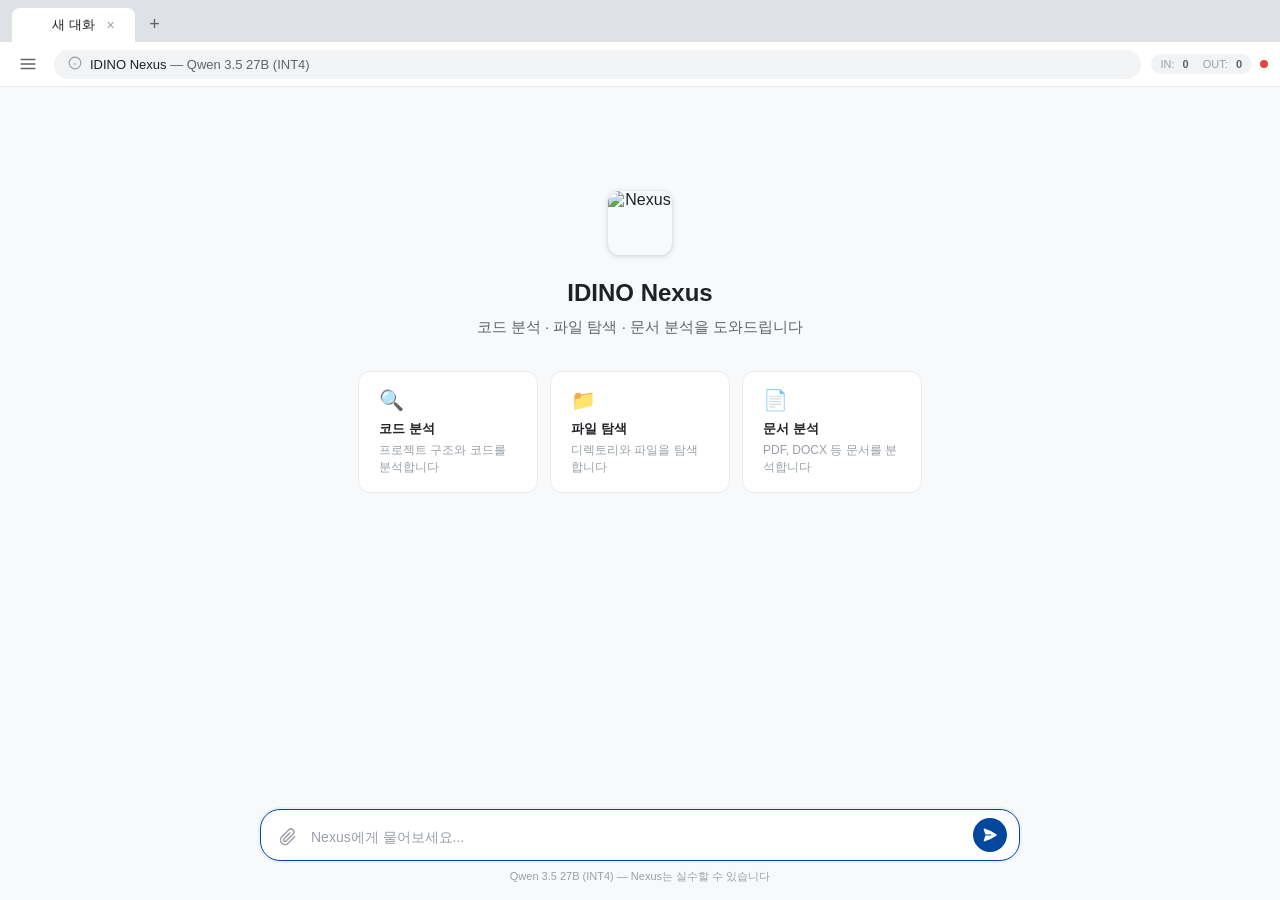
==== web/static/chrome.html @ 47fff02e "[web] Chrome 스타일 시연 UI + 웹 UI/API 정리 - web/static/chrome.html — 공공 납품 시연용 Chrome 탭 스타일 모킹 페이지 - web/" ====
<!DOCTYPE html>
<html lang="ko">
<head>
<meta charset="UTF-8">
<meta name="viewport" content="width=device-width, initial-scale=1.0">
<title>Nexus — IDINO AI Assistant</title>
<link rel="manifest" href="/static/manifest.json">
<meta name="theme-color" content="#ffffff">
<meta name="apple-mobile-web-app-capable" content="yes">
<meta name="apple-mobile-web-app-status-bar-style" content="default">
<link rel="icon" type="image/png" href="/static/images.png">
<style>
/* ─── Chrome 스타일 컬러 팔레트 (밝은 테마) ─── */
:root {
  /* 기본 배경/표면 */
  --bg-page: #f8f9fa;
  --bg-surface: #ffffff;
  --bg-tab-bar: #dee1e6;
  --bg-tab-active: #ffffff;
  --bg-tab-hover: #eceef1;
  --bg-sidebar: #f1f3f4;
  --bg-input: #f1f3f4;
  --bg-input-focus: #ffffff;
  --bg-code: #f5f5f5;
  --bg-message-user: #00479d;
  --bg-message-ai: #ffffff;

  /* 텍스트 */
  --text-primary: #202124;
  --text-secondary: #5f6368;
  --text-muted: #9aa0a6;
  --text-on-accent: #ffffff;

  /* 브랜드 accent (idino) */
  --accent: #00479d;
  --accent-light: #1a73e8;
  --accent-hover: #003a80;
  --accent-bg: #e8f0fe;

  /* 보더/그림자 */
  --border: #dadce0;
  --border-light: #e8eaed;
  --shadow-sm: 0 1px 2px rgba(60,64,67,0.1);
  --shadow-md: 0 1px 6px rgba(60,64,67,0.12), 0 1px 4px rgba(60,64,67,0.12);
  --shadow-lg: 0 4px 16px rgba(60,64,67,0.15);

  /* 상태 */
  --success: #34a853;
  --error: #ea4335;
  --warning: #fbbc04;

  /* 레이아웃 */
  --header-height: 48px;
  --sidebar-width: 280px;
  --radius-sm: 6px;
  --radius-md: 12px;
  --radius-lg: 20px;
  --radius-full: 9999px;
}

/* ─── 리셋 ─── */
*, *::before, *::after { margin: 0; padding: 0; box-sizing: border-box; }

body {
  font-family: -apple-system, BlinkMacSystemFont, 'Segoe UI', Roboto, 'Helvetica Neue', Arial, sans-serif;
  background: var(--bg-page);
  color: var(--text-primary);
  height: 100vh;
  overflow: hidden;
  display: flex;
  flex-direction: column;
  -webkit-font-smoothing: antialiased;
}

/* 스크롤바 (Chrome 스타일 얇은 막대) */
::-webkit-scrollbar { width: 8px; }
::-webkit-scrollbar-track { background: transparent; }
::-webkit-scrollbar-thumb { background: #c1c1c1; border-radius: 4px; border: 2px solid transparent; background-clip: padding-box; }
::-webkit-scrollbar-thumb:hover { background: #a0a0a0; border: 2px solid transparent; background-clip: padding-box; }

/* ─── 탭 바 (Chrome 상단 바 느낌) ─── */
.tab-bar {
  display: flex;
  align-items: flex-end;
  background: var(--bg-tab-bar);
  padding: 8px 12px 0;
  flex-shrink: 0;
  gap: 2px;
  /* 드래그 가능 영역 느낌 */
  -webkit-app-region: drag;
}

/* 개별 탭 (Chrome 둥근 탭 형태) */
.tab {
  display: flex;
  align-items: center;
  gap: 8px;
  padding: 8px 16px;
  background: var(--bg-tab-hover);
  border-radius: 8px 8px 0 0;
  cursor: pointer;
  font-size: 13px;
  color: var(--text-secondary);
  max-width: 200px;
  min-width: 80px;
  transition: background 0.15s, color 0.15s;
  -webkit-app-region: no-drag;
  white-space: nowrap;
  overflow: hidden;
  text-overflow: ellipsis;
  position: relative;
}

.tab:hover { background: var(--bg-tab-hover); color: var(--text-primary); }

.tab.active {
  background: var(--bg-tab-active);
  color: var(--text-primary);
  font-weight: 500;
}

.tab-icon {
  width: 16px;
  height: 16px;
  border-radius: 3px;
  flex-shrink: 0;
}

.tab-title {
  overflow: hidden;
  text-overflow: ellipsis;
  flex: 1;
}

.tab-close {
  width: 16px;
  height: 16px;
  border-radius: 50%;
  display: flex;
  align-items: center;
  justify-content: center;
  font-size: 14px;
  color: var(--text-muted);
  cursor: pointer;
  flex-shrink: 0;
  opacity: 0;
  transition: all 0.1s;
  background: none;
  border: none;
}

.tab:hover .tab-close,
.tab.active .tab-close { opacity: 1; }
.tab-close:hover { background: var(--border); color: var(--text-primary); }

/* 새 탭 버튼 */
.tab-new {
  width: 28px;
  height: 28px;
  border-radius: 50%;
  display: flex;
  align-items: center;
  justify-content: center;
  cursor: pointer;
  color: var(--text-secondary);
  font-size: 18px;
  margin-bottom: 4px;
  margin-left: 4px;
  transition: background 0.1s;
  -webkit-app-region: no-drag;
  background: none;
  border: none;
}
.tab-new:hover { background: var(--border); }

/* ─── 툴바 (Chrome 주소창 바) ─── */
.toolbar {
  display: flex;
  align-items: center;
  padding: 6px 12px;
  background: var(--bg-surface);
  border-bottom: 1px solid var(--border-light);
  gap: 10px;
  flex-shrink: 0;
}

/* 사이드바 토글 (햄버거 메뉴) */
.toolbar-btn {
  width: 32px;
  height: 32px;
  border-radius: var(--radius-sm);
  display: flex;
  align-items: center;
  justify-content: center;
  cursor: pointer;
  color: var(--text-secondary);
  transition: background 0.1s;
  background: none;
  border: none;
  flex-shrink: 0;
}
.toolbar-btn:hover { background: var(--bg-input); }

/* 주소창 스타일 정보 바 */
.omnibox {
  flex: 1;
  display: flex;
  align-items: center;
  gap: 8px;
  background: var(--bg-input);
  border-radius: var(--radius-full);
  padding: 6px 14px;
  font-size: 13px;
  color: var(--text-secondary);
  min-width: 0;
}

.omnibox-icon { flex-shrink: 0; color: var(--text-muted); }

.omnibox-text {
  overflow: hidden;
  text-overflow: ellipsis;
  white-space: nowrap;
}

.omnibox-text strong { color: var(--text-primary); font-weight: 500; }

/* 상태 표시 영역 */
.toolbar-right {
  display: flex;
  align-items: center;
  gap: 8px;
}

.token-counter {
  display: flex;
  align-items: center;
  gap: 8px;
  font-size: 11px;
  color: var(--text-muted);
  padding: 4px 10px;
  background: var(--bg-input);
  border-radius: var(--radius-full);
  font-variant-numeric: tabular-nums;
}

.token-counter b { color: var(--text-secondary); }

.status-dot {
  width: 8px;
  height: 8px;
  border-radius: 50%;
  background: var(--success);
  flex-shrink: 0;
}
.status-dot.offline { background: var(--error); }

/* ─── 레이아웃 (사이드바 + 메인) ─── */
.layout {
  display: flex;
  flex: 1;
  overflow: hidden;
  position: relative;
}

/* ─── 사이드바 (세션 목록, 기본 숨김) ─── */
.sidebar-overlay {
  position: absolute;
  inset: 0;
  background: rgba(0,0,0,0.15);
  z-index: 9;
  opacity: 0;
  pointer-events: none;
  transition: opacity 0.25s;
}
.sidebar-overlay.visible {
  opacity: 1;
  pointer-events: auto;
}

.sidebar {
  width: var(--sidebar-width);
  background: var(--bg-surface);
  border-right: 1px solid var(--border-light);
  display: flex;
  flex-direction: column;
  flex-shrink: 0;
  position: absolute;
  left: 0; top: 0; bottom: 0;
  z-index: 10;
  transform: translateX(-100%);
  opacity: 0;
  transition: transform 0.25s cubic-bezier(0.4, 0, 0.2, 1), opacity 0.2s;
  box-shadow: var(--shadow-lg);
}

.sidebar.open {
  transform: translateX(0);
  opacity: 1;
}

.sidebar-header {
  padding: 16px;
  border-bottom: 1px solid var(--border-light);
  display: flex;
  align-items: center;
  gap: 8px;
}

.sidebar-title {
  flex: 1;
  font-size: 14px;
  font-weight: 600;
  color: var(--text-primary);
}

/* 새 대화 버튼 */
.new-chat-btn {
  display: flex;
  align-items: center;
  gap: 6px;
  padding: 8px 16px;
  margin: 12px 16px;
  background: var(--accent);
  color: var(--text-on-accent);
  border: none;
  border-radius: var(--radius-full);
  cursor: pointer;
  font-size: 13px;
  font-weight: 500;
  transition: background 0.15s;
  box-shadow: var(--shadow-sm);
}
.new-chat-btn:hover { background: var(--accent-hover); }
.new-chat-btn svg { width: 16px; height: 16px; }

/* 세션 목록 */
.session-list { flex: 1; overflow-y: auto; padding: 4px 8px; }

.session-item {
  padding: 10px 12px;
  border-radius: var(--radius-md);
  cursor: pointer;
  font-size: 13px;
  color: var(--text-secondary);
  margin-bottom: 2px;
  white-space: nowrap;
  overflow: hidden;
  text-overflow: ellipsis;
  transition: background 0.1s;
  display: flex;
  align-items: center;
  gap: 8px;
}
.session-item:hover { background: var(--bg-input); }
.session-item.active { background: var(--accent-bg); color: var(--accent); font-weight: 500; }

.session-item-icon {
  width: 18px;
  height: 18px;
  flex-shrink: 0;
  color: var(--text-muted);
}
.session-item.active .session-item-icon { color: var(--accent); }

.sidebar-footer {
  padding: 12px 16px;
  border-top: 1px solid var(--border-light);
  font-size: 11px;
  color: var(--text-muted);
  text-align: center;
}

/* ─── 메인 콘텐츠 영역 ─── */
.main {
  flex: 1;
  display: flex;
  flex-direction: column;
  min-width: 0;
  background: var(--bg-page);
}

.messages {
  flex: 1;
  overflow-y: auto;
  padding: 24px 0;
}

.messages-inner {
  max-width: 760px;
  margin: 0 auto;
  padding: 0 24px;
}

/* ─── 환영 화면 ─── */
.welcome {
  display: flex;
  flex-direction: column;
  align-items: center;
  justify-content: center;
  padding: 80px 20px 40px;
  text-align: center;
}

.welcome-logo {
  width: 64px;
  height: 64px;
  margin-bottom: 24px;
  border-radius: var(--radius-md);
  box-shadow: var(--shadow-md);
}

.welcome h2 {
  font-size: 24px;
  font-weight: 600;
  color: var(--text-primary);
  margin-bottom: 8px;
}

.welcome p {
  font-size: 15px;
  color: var(--text-secondary);
  max-width: 420px;
  line-height: 1.6;
}

/* 환영 화면 기능 카드 */
.welcome-cards {
  display: flex;
  gap: 12px;
  margin-top: 32px;
  flex-wrap: wrap;
  justify-content: center;
}

.welcome-card {
  background: var(--bg-surface);
  border: 1px solid var(--border-light);
  border-radius: var(--radius-md);
  padding: 16px 20px;
  width: 180px;
  text-align: left;
  cursor: pointer;
  transition: box-shadow 0.15s, border-color 0.15s;
}
.welcome-card:hover {
  box-shadow: var(--shadow-md);
  border-color: var(--accent);
}

.welcome-card-icon {
  font-size: 20px;
  margin-bottom: 8px;
}

.welcome-card-title {
  font-size: 13px;
  font-weight: 600;
  color: var(--text-primary);
  margin-bottom: 4px;
}

.welcome-card-desc {
  font-size: 12px;
  color: var(--text-muted);
  line-height: 1.4;
}

/* ─── 메시지 버블 ─── */
.message {
  margin-bottom: 20px;
  animation: fadeIn 0.2s ease;
}

@keyframes fadeIn {
  from { opacity: 0; transform: translateY(6px); }
  to { opacity: 1; transform: translateY(0); }
}

/* 사용자 메시지 (오른쪽 정렬, 파란색 버블) */
.message.user-msg {
  display: flex;
  justify-content: flex-end;
}

.message.user-msg .message-bubble {
  background: var(--bg-message-user);
  color: var(--text-on-accent);
  border-radius: var(--radius-lg) var(--radius-lg) 4px var(--radius-lg);
  padding: 10px 16px;
  max-width: 85%;
  font-size: 14px;
  line-height: 1.6;
  word-wrap: break-word;
  box-shadow: var(--shadow-sm);
}

.message.user-msg .message-bubble code {
  background: rgba(255,255,255,0.15);
  color: var(--text-on-accent);
}

.message.user-msg .message-bubble pre {
  background: rgba(0,0,0,0.15);
  border: none;
}

/* AI 메시지 (왼쪽 정렬, 흰색 카드) */
.message.ai-msg {
  display: flex;
  align-items: flex-start;
  gap: 10px;
}

.message-avatar {
  width: 28px;
  height: 28px;
  border-radius: 50%;
  flex-shrink: 0;
  display: flex;
  align-items: center;
  justify-content: center;
  font-size: 12px;
  font-weight: 600;
}

.message-avatar.ai-avatar {
  border: 1px solid var(--border-light);
  object-fit: cover;
}

.ai-content {
  flex: 1;
  min-width: 0;
}

.ai-sender {
  font-size: 12px;
  font-weight: 600;
  color: var(--text-secondary);
  margin-bottom: 4px;
}

.message.ai-msg .message-bubble {
  background: var(--bg-message-ai);
  border: 1px solid var(--border-light);
  border-radius: 4px var(--radius-lg) var(--radius-lg) var(--radius-lg);
  padding: 12px 16px;
  font-size: 14px;
  line-height: 1.7;
  color: var(--text-primary);
  word-wrap: break-word;
  box-shadow: var(--shadow-sm);
}

/* 메시지 내부 서식 */
.message-bubble p { margin-bottom: 8px; }
.message-bubble p:last-child { margin-bottom: 0; }

.message-bubble pre {
  background: var(--bg-code);
  border: 1px solid var(--border-light);
  border-radius: var(--radius-sm);
  padding: 12px 16px;
  overflow-x: auto;
  margin: 8px 0;
  font-size: 13px;
  font-family: 'Cascadia Code', 'Fira Code', 'Consolas', monospace;
}

.message-bubble code {
  background: var(--bg-code);
  padding: 2px 6px;
  border-radius: 4px;
  font-size: 13px;
  font-family: 'Cascadia Code', 'Fira Code', 'Consolas', monospace;
}

.message-bubble pre code { background: none; padding: 0; }

/* ─── 스트리밍 커서 애니메이션 ─── */
.streaming-cursor::after {
  content: '';
  display: inline-block;
  width: 2px;
  height: 16px;
  background: var(--accent);
  margin-left: 2px;
  animation: cursor-blink 0.8s step-end infinite;
  vertical-align: text-bottom;
  border-radius: 1px;
}

@keyframes cursor-blink {
  0%, 100% { opacity: 1; }
  50% { opacity: 0; }
}

/* ─── 입력 영역 ─── */
.input-area {
  padding: 12px 24px 16px;
  flex-shrink: 0;
  background: var(--bg-page);
}

.input-container {
  max-width: 760px;
  margin: 0 auto;
}

/* 첨부파일 프리뷰 */
.attach-preview {
  display: none;
  padding: 0 0 8px;
}
.attach-preview.visible { display: flex; flex-wrap: wrap; gap: 6px; }

.attach-chip {
  display: flex;
  align-items: center;
  gap: 6px;
  background: var(--bg-surface);
  border: 1px solid var(--border);
  border-radius: var(--radius-full);
  padding: 4px 12px;
  font-size: 12px;
  color: var(--text-secondary);
}

.attach-chip .remove {
  cursor: pointer;
  color: var(--text-muted);
  font-size: 14px;
  line-height: 1;
  border: none;
  background: none;
}
.attach-chip .remove:hover { color: var(--error); }

/* Chrome 주소창 스타일 입력 박스 */
.input-box {
  display: flex;
  align-items: flex-end;
  background: var(--bg-surface);
  border: 1px solid var(--border);
  border-radius: var(--radius-lg);
  padding: 8px 12px;
  gap: 8px;
  transition: border-color 0.15s, box-shadow 0.15s;
  box-shadow: var(--shadow-sm);
}

.input-box:focus-within {
  border-color: var(--accent);
  box-shadow: 0 0 0 2px var(--accent-bg);
}

.attach-btn {
  background: none;
  border: none;
  color: var(--text-muted);
  cursor: pointer;
  padding: 6px;
  border-radius: var(--radius-sm);
  display: flex;
  align-items: center;
  justify-content: center;
  flex-shrink: 0;
  transition: color 0.15s, background 0.15s;
}
.attach-btn:hover { color: var(--text-primary); background: var(--bg-input); }
.attach-btn svg { width: 18px; height: 18px; }

.input-box textarea {
  flex: 1;
  background: none;
  border: none;
  outline: none;
  color: var(--text-primary);
  font-size: 14px;
  font-family: inherit;
  resize: none;
  max-height: 150px;
  line-height: 21px;
  padding: 4px 0;
}

.input-box textarea::placeholder { color: var(--text-muted); }

/* 전송 버튼 (둥근 원형) */
.send-btn {
  background: var(--accent);
  border: none;
  color: var(--text-on-accent);
  width: 34px;
  height: 34px;
  border-radius: 50%;
  cursor: pointer;
  display: flex;
  align-items: center;
  justify-content: center;
  flex-shrink: 0;
  transition: background 0.15s, transform 0.1s;
}
.send-btn:hover { background: var(--accent-hover); transform: scale(1.05); }
.send-btn:disabled { opacity: 0.3; cursor: not-allowed; transform: none; }
.send-btn svg { width: 16px; height: 16px; }

.input-footer {
  text-align: center;
  font-size: 11px;
  color: var(--text-muted);
  margin-top: 8px;
}

/* 숨겨진 파일 입력 */
#fileInput { display: none; }

/* ─── 생각하는 중 인디케이터 ─── */
.thinking-indicator {
  display: flex;
  align-items: flex-start;
  gap: 10px;
  margin-bottom: 16px;
}

.thinking-content {
  display: flex;
  align-items: center;
  gap: 8px;
  background: var(--bg-surface);
  border: 1px solid var(--border-light);
  border-radius: var(--radius-lg);
  padding: 10px 16px;
  color: var(--text-muted);
  font-size: 13px;
  box-shadow: var(--shadow-sm);
}

/* 3-dot 바운스 애니메이션 */
.thinking-dots {
  display: flex;
  gap: 3px;
  align-items: center;
}

.thinking-dots span {
  display: inline-block;
  width: 6px;
  height: 6px;
  background: var(--accent);
  border-radius: 50%;
  animation: dot-bounce 1.4s infinite ease-in-out;
  opacity: 0.4;
}
.thinking-dots span:nth-child(1) { animation-delay: 0s; }
.thinking-dots span:nth-child(2) { animation-delay: 0.2s; }
.thinking-dots span:nth-child(3) { animation-delay: 0.4s; }

@keyframes dot-bounce {
  0%, 80%, 100% { opacity: 0.4; transform: scale(0.8); }
  40% { opacity: 1; transform: scale(1.1); }
}

/* ─── 반응형 ─── */
@media (max-width: 768px) {
  .sidebar { width: 100%; }
  .messages-inner { padding: 0 12px; }
  .input-area { padding: 8px 12px 12px; }

  /* 모바일: 탭 바 단순화 */
  .tab { min-width: 60px; max-width: 120px; padding: 8px 10px; font-size: 12px; }
  .tab-title { display: none; }
  .tab-close { display: none; }
  .omnibox { font-size: 12px; }

  /* 환영 카드 세로 정렬 */
  .welcome-cards { flex-direction: column; align-items: center; }
  .welcome-card { width: 90%; max-width: 280px; }
}

@media (max-width: 360px) {
  .toolbar-right { display: none; }
}
</style>
</head>
<body>

<!-- ─── Chrome 스타일 탭 바 ─── -->
<div class="tab-bar" id="tabBar">
  <!-- 탭들은 JS로 렌더링 -->
  <button class="tab-new" onclick="newSession()" title="새 대화" aria-label="새 대화">+</button>
</div>

<!-- ─── 툴바 (주소창 스타일) ─── -->
<div class="toolbar">
  <!-- 햄버거 메뉴 -->
  <button class="toolbar-btn" onclick="toggleSidebar()" title="세션 목록" aria-label="사이드바 열기/닫기">
    <svg width="18" height="18" viewBox="0 0 24 24" fill="none" stroke="currentColor" stroke-width="2" stroke-linecap="round">
      <path d="M3 12h18M3 6h18M3 18h18"/>
    </svg>
  </button>

  <!-- 주소창 (모델 정보 표시) -->
  <div class="omnibox">
    <span class="omnibox-icon">
      <svg width="14" height="14" viewBox="0 0 24 24" fill="none" stroke="currentColor" stroke-width="2"><circle cx="12" cy="12" r="10"/><path d="M12 16v-4M12 8h.01"/></svg>
    </span>
    <span class="omnibox-text">
      <strong>IDINO Nexus</strong> — Qwen 3.5 27B (INT4)
    </span>
  </div>

  <!-- 토큰 카운터 + 상태 -->
  <div class="toolbar-right">
    <div class="token-counter" id="tokenCounter" title="누적 토큰 사용량">
      IN: <b id="tokenIn">0</b> &nbsp; OUT: <b id="tokenOut">0</b>
    </div>
    <span class="status-dot" id="statusDot" title="GPU 서버 상태"></span>
  </div>
</div>

<!-- ─── 레이아웃 ─── -->
<div class="layout">

  <!-- 사이드바 오버레이 (닫기용) -->
  <div class="sidebar-overlay" id="sidebarOverlay" onclick="closeSidebar()"></div>

  <!-- 사이드바 (기본 닫힘) -->
  <div class="sidebar" id="sidebar" role="navigation" aria-label="세션 목록">
    <div class="sidebar-header">
      <span class="sidebar-title">대화 목록</span>
      <button class="toolbar-btn" onclick="closeSidebar()" aria-label="사이드바 닫기">
        <svg width="18" height="18" viewBox="0 0 24 24" fill="none" stroke="currentColor" stroke-width="2" stroke-linecap="round"><path d="M18 6L6 18M6 6l12 12"/></svg>
      </button>
    </div>
    <button class="new-chat-btn" onclick="newSession()">
      <svg viewBox="0 0 24 24" fill="none" stroke="currentColor" stroke-width="2" width="16" height="16"><path d="M12 5v14M5 12h14"/></svg>
      새 대화
    </button>
    <div class="session-list" id="sessionList"></div>
    <div class="sidebar-footer">Nexus v0.1.0 &middot; IDINO</div>
  </div>

  <!-- 메인 콘텐츠 -->
  <div class="main">
    <div class="messages" id="messages">
      <div class="messages-inner" id="messagesInner">
        <!-- 환영 화면 -->
        <div class="welcome" id="welcome">
          <img src="/static/images.png" alt="Nexus" class="welcome-logo">
          <h2>IDINO Nexus</h2>
          <p>코드 분석 &middot; 파일 탐색 &middot; 문서 분석을 도와드립니다</p>
          <div class="welcome-cards">
            <div class="welcome-card" onclick="insertPrompt('이 프로젝트의 구조를 분석해 주세요')">
              <div class="welcome-card-icon">&#128269;</div>
              <div class="welcome-card-title">코드 분석</div>
              <div class="welcome-card-desc">프로젝트 구조와 코드를 분석합니다</div>
            </div>
            <div class="welcome-card" onclick="insertPrompt('파일 목록을 보여 주세요')">
              <div class="welcome-card-icon">&#128193;</div>
              <div class="welcome-card-title">파일 탐색</div>
              <div class="welcome-card-desc">디렉토리와 파일을 탐색합니다</div>
            </div>
            <div class="welcome-card" onclick="insertPrompt('첨부한 문서를 요약해 주세요')">
              <div class="welcome-card-icon">&#128196;</div>
              <div class="welcome-card-title">문서 분석</div>
              <div class="welcome-card-desc">PDF, DOCX 등 문서를 분석합니다</div>
            </div>
          </div>
        </div>
      </div>
    </div>

    <!-- 입력 영역 -->
    <div class="input-area">
      <div class="input-container">
        <!-- 첨부파일 프리뷰 -->
        <div class="attach-preview" id="attachPreview"></div>
        <div class="input-box">
          <button class="attach-btn" onclick="document.getElementById('fileInput').click()" title="파일 첨부" aria-label="파일 첨부">
            <svg viewBox="0 0 24 24" fill="none" stroke="currentColor" stroke-width="2">
              <path d="M21.44 11.05l-9.19 9.19a6 6 0 01-8.49-8.49l9.19-9.19a4 4 0 015.66 5.66l-9.2 9.19a2 2 0 01-2.83-2.83l8.49-8.48"/>
            </svg>
          </button>
          <input type="file" id="fileInput" multiple accept=".txt,.py,.js,.ts,.json,.yaml,.yml,.md,.csv,.html,.css,.sql,.xml,.log,.pdf,.docx,.hwp,.xlsx" onchange="handleFileSelect(event)">
          <textarea id="userInput"
                    placeholder="Nexus에게 물어보세요..."
                    rows="1"
                    onkeydown="handleKeyDown(event)"
                    oninput="autoResize(this)"
                    aria-label="메시지 입력"></textarea>
          <button class="send-btn" id="sendBtn" onclick="sendMessage()" aria-label="메시지 전송">
            <svg viewBox="0 0 24 24" fill="currentColor">
              <path d="M3.478 2.404a.75.75 0 0 0-.926.941l2.432 7.905H13.5a.75.75 0 0 1 0 1.5H4.984l-2.432 7.905a.75.75 0 0 0 .926.94 60.519 60.519 0 0 0 18.445-8.986.75.75 0 0 0 0-1.218A60.517 60.517 0 0 0 3.478 2.404Z"/>
            </svg>
          </button>
        </div>
        <div class="input-footer">Qwen 3.5 27B (INT4) — Nexus는 실수할 수 있습니다</div>
      </div>
    </div>
  </div>
</div>

<script>
// ─── 상태 관리 ───
let sessions = [];           // 모든 세션 배열
let currentSessionId = null; // 현재 활성 세션 ID
let isStreaming = false;     // 스트리밍 응답 수신 중 여부
let attachedFiles = [];      // 첨부파일 목록
let totalInputTokens = 0;   // 누적 입력 토큰
let totalOutputTokens = 0;  // 누적 출력 토큰

// ─── 초기화 ───
window.addEventListener('DOMContentLoaded', () => {
  checkHealth();
  newSession();
  document.getElementById('userInput').focus();
});

// ─── 세션 관리 ───

/** 새 세션을 생성하고 활성화 */
function newSession() {
  const id = 'session-' + Date.now();
  const session = { id, title: '새 대화', messages: [] };
  sessions.unshift(session);
  currentSessionId = id;
  renderTabs();
  renderSessionList();
  clearMessages();
  totalInputTokens = 0;
  totalOutputTokens = 0;
  updateTokenDisplay();
}

/** 특정 세션으로 전환 */
function switchSession(id) {
  currentSessionId = id;
  renderTabs();
  renderSessionList();
  const session = sessions.find(s => s.id === id);
  clearMessages();
  if (session) {
    session.messages.forEach(m => appendMessage(m.role, m.content, false));
  }
  closeSidebar();
}

/** 세션 닫기 (탭에서 X 클릭) */
function closeSession(id, event) {
  // 이벤트 버블링 방지 (탭 클릭 전환 방지)
  if (event) event.stopPropagation();

  // 세션이 1개뿐이면 새 세션 생성 후 기존 세션 삭제
  if (sessions.length <= 1) {
    sessions = sessions.filter(s => s.id !== id);
    newSession();
    return;
  }

  const index = sessions.findIndex(s => s.id === id);
  sessions = sessions.filter(s => s.id !== id);

  // 닫은 세션이 현재 세션이면 옆 세션으로 전환
  if (currentSessionId === id) {
    const nextIndex = Math.min(index, sessions.length - 1);
    switchSession(sessions[nextIndex].id);
  } else {
    renderTabs();
    renderSessionList();
  }
}

/** Chrome 탭 바 렌더링 */
function renderTabs() {
  const tabBar = document.getElementById('tabBar');
  // 새 탭 버튼은 유지, 기존 탭만 재생성
  const newBtn = tabBar.querySelector('.tab-new');
  tabBar.innerHTML = '';

  sessions.forEach(s => {
    const tab = document.createElement('div');
    tab.className = 'tab' + (s.id === currentSessionId ? ' active' : '');
    tab.onclick = () => switchSession(s.id);
    tab.innerHTML = `
      <img src="/static/images.png" alt="" class="tab-icon">
      <span class="tab-title">${escapeHtml(s.title)}</span>
      <button class="tab-close" onclick="closeSession('${s.id}', event)" aria-label="탭 닫기">&times;</button>
    `;
    tabBar.appendChild(tab);
  });

  tabBar.appendChild(newBtn);
}

/** 사이드바 세션 목록 렌더링 */
function renderSessionList() {
  const list = document.getElementById('sessionList');
  list.innerHTML = sessions.map(s =>
    `<div class="session-item ${s.id === currentSessionId ? 'active' : ''}"
          onclick="switchSession('${s.id}')">
      <svg class="session-item-icon" viewBox="0 0 24 24" fill="none" stroke="currentColor" stroke-width="2">
        <path d="M21 15a2 2 0 01-2 2H7l-4 4V5a2 2 0 012-2h14a2 2 0 012 2z"/>
      </svg>
      <span>${escapeHtml(s.title)}</span>
    </div>`
  ).join('');
}

/** 메시지 영역 초기화 (환영 화면 복원) */
function clearMessages() {
  const inner = document.getElementById('messagesInner');
  inner.innerHTML = `
    <div class="welcome" id="welcome">
      <img src="/static/images.png" alt="Nexus" class="welcome-logo">
      <h2>IDINO Nexus</h2>
      <p>코드 분석 &middot; 파일 탐색 &middot; 문서 분석을 도와드립니다</p>
      <div class="welcome-cards">
        <div class="welcome-card" onclick="insertPrompt('이 프로젝트의 구조를 분석해 주세요')">
          <div class="welcome-card-icon">&#128269;</div>
          <div class="welcome-card-title">코드 분석</div>
          <div class="welcome-card-desc">프로젝트 구조와 코드를 분석합니다</div>
        </div>
        <div class="welcome-card" onclick="insertPrompt('파일 목록을 보여 주세요')">
          <div class="welcome-card-icon">&#128193;</div>
          <div class="welcome-card-title">파일 탐색</div>
          <div class="welcome-card-desc">디렉토리와 파일을 탐색합니다</div>
        </div>
        <div class="welcome-card" onclick="insertPrompt('첨부한 문서를 요약해 주세요')">
          <div class="welcome-card-icon">&#128196;</div>
          <div class="welcome-card-title">문서 분석</div>
          <div class="welcome-card-desc">PDF, DOCX 등 문서를 분석합니다</div>
        </div>
      </div>
    </div>`;
}

// ─── 토큰 카운터 ───

/** 토큰 사용량 표시 업데이트 */
function updateTokenDisplay() {
  document.getElementById('tokenIn').textContent = totalInputTokens.toLocaleString();
  document.getElementById('tokenOut').textContent = totalOutputTokens.toLocaleString();
}

// ─── 첨부파일 처리 ───

/** 파일 선택 핸들러 — 10MB 제한 체크 후 목록에 추가 */
function handleFileSelect(event) {
  const files = Array.from(event.target.files);
  files.forEach(file => {
    if (file.size > 10 * 1024 * 1024) {
      alert('파일이 너무 큽니다 (10MB 제한): ' + file.name);
      return;
    }
    attachedFiles.push(file);
  });
  renderAttachPreview();
  event.target.value = '';
}

/** 첨부파일 프리뷰 칩 렌더링 */
function renderAttachPreview() {
  const preview = document.getElementById('attachPreview');
  if (attachedFiles.length === 0) {
    preview.className = 'attach-preview';
    preview.innerHTML = '';
    return;
  }
  preview.className = 'attach-preview visible';
  preview.innerHTML = attachedFiles.map((f, i) =>
    `<div class="attach-chip">
      <span>${escapeHtml(f.name)} (${(f.size / 1024).toFixed(1)}KB)</span>
      <button class="remove" onclick="removeFile(${i})" aria-label="파일 제거">&times;</button>
    </div>`
  ).join('');
}

/** 첨부파일 제거 */
function removeFile(index) {
  attachedFiles.splice(index, 1);
  renderAttachPreview();
}

/**
 * 첨부파일 내용 읽기
 * - 바이너리 파일(pdf, docx 등): 서버에 업로드 → DocumentProcess로 분석 유도
 * - 텍스트 파일: 내용을 직접 읽어서 메시지에 삽입 (12000자 제한)
 */
async function readFileContents() {
  const binaryExts = ['.docx', '.doc', '.xlsx', '.xls', '.pdf', '.hwp', '.pptx'];
  const MAX_CHARS = 12000;

  const contents = [];
  for (const file of attachedFiles) {
    const ext = '.' + file.name.split('.').pop().toLowerCase();

    if (binaryExts.includes(ext)) {
      // 바이너리 파일 → 서버에 업로드하고 경로를 전달
      const uploadPath = await uploadFileToServer(file);
      if (uploadPath) {
        contents.push(
          '사용자가 문서 파일을 업로드했습니다.\n' +
          '파일명: ' + file.name + '\n' +
          '서버 경로: ' + uploadPath + '\n' +
          'DocumentProcess 도구를 사용하여 이 파일의 내용을 분석해 주세요.'
        );
      } else {
        contents.push('[첨부파일 업로드 실패: ' + file.name + ']');
      }
      continue;
    }

    let text = await file.text();
    if (text.length > MAX_CHARS) {
      text = text.substring(0, MAX_CHARS) +
        '\n\n... [파일이 길어 ' + MAX_CHARS + '자까지만 포함됨. 전체 ' + text.length + '자 중 일부.]';
    }
    contents.push('[첨부파일: ' + file.name + ']\n' + text);
  }
  return contents.join('\n\n');
}

/** 바이너리 파일을 서버에 업로드하고 저장 경로를 반환 */
async function uploadFileToServer(file) {
  try {
    const formData = new FormData();
    formData.append('file', file);
    const resp = await fetch('/v1/upload', { method: 'POST', body: formData });
    const data = await resp.json();
    if (data.status === 'ok') {
      return data.file_path;
    }
    return null;
  } catch (e) {
    console.error('파일 업로드 실패:', e);
    return null;
  }
}

// ─── 메시지 표시 ───

/**
 * 메시지를 화면에 추가
 * @param {string} role - 'user' 또는 'assistant'
 * @param {string} content - 메시지 텍스트
 * @param {boolean} save - 세션에 저장할지 여부
 */
function appendMessage(role, content, save = true) {
  const welcome = document.getElementById('welcome');
  if (welcome) welcome.remove();

  const inner = document.getElementById('messagesInner');
  const div = document.createElement('div');

  if (role === 'user') {
    // 사용자 메시지: 오른쪽 파란색 버블
    div.className = 'message user-msg';
    div.innerHTML = '<div class="message-bubble">' + formatContent(content) + '</div>';
  } else {
    // AI 메시지: 왼쪽 흰색 카드 + 아바타
    div.className = 'message ai-msg';
    div.innerHTML = `
      <img src="/static/images.png" alt="Nexus" class="message-avatar ai-avatar">
      <div class="ai-content">
        <div class="ai-sender">Nexus</div>
        <div class="message-bubble">${formatContent(content)}</div>
      </div>`;
  }

  inner.appendChild(div);
  scrollToBottom();

  // 세션 데이터에 메시지 저장
  if (save) {
    const session = sessions.find(s => s.id === currentSessionId);
    if (session) {
      session.messages.push({ role, content });
      // 첫 사용자 메시지로 세션 제목 설정
      if (role === 'user' && session.title === '새 대화') {
        session.title = content.substring(0, 30) + (content.length > 30 ? '...' : '');
        renderTabs();
        renderSessionList();
      }
    }
  }
  return div;
}

/** 마크다운 기본 서식 변환 (코드블록, 인라인코드, 볼드) */
function formatContent(text) {
  text = text.replace(/```(\w*)\n([\s\S]*?)```/g, function(_, lang, code) {
    return '<pre><code>' + escapeHtml(code.trim()) + '</code></pre>';
  });
  text = text.replace(/`([^`]+)`/g, '<code>$1</code>');
  text = text.replace(/\*\*([^*]+)\*\*/g, '<strong>$1</strong>');
  text = text.split('\n\n').map(function(p) {
    return '<p>' + p.replace(/\n/g, '<br>') + '</p>';
  }).join('');
  return text;
}

/** HTML 특수문자 이스케이프 */
function escapeHtml(str) {
  const div = document.createElement('div');
  div.textContent = str;
  return div.innerHTML;
}

// ─── "생각하는 중" 스피너 ───

/** 스피너 표시 */
function showThinking() {
  const welcome = document.getElementById('welcome');
  if (welcome) welcome.remove();

  const inner = document.getElementById('messagesInner');
  const div = document.createElement('div');
  div.id = 'thinkingIndicator';
  div.className = 'thinking-indicator';
  div.innerHTML = `
    <img src="/static/images.png" alt="Nexus" class="message-avatar ai-avatar">
    <div class="thinking-content">
      <span>생각하는 중</span>
      <div class="thinking-dots"><span></span><span></span><span></span></div>
    </div>`;
  inner.appendChild(div);
  scrollToBottom();
}

/** 스피너 제거 */
function hideThinking() {
  const el = document.getElementById('thinkingIndicator');
  if (el) el.remove();
}

// ─── 스트리밍 메시지 ───

/** AI 스트리밍 응답용 빈 메시지 버블 생성 */
function startStreamingMessage() {
  hideThinking();
  const welcome = document.getElementById('welcome');
  if (welcome) welcome.remove();

  const inner = document.getElementById('messagesInner');
  const div = document.createElement('div');
  div.className = 'message ai-msg';
  div.id = 'streamingMessage';

  div.innerHTML = `
    <img src="/static/images.png" alt="Nexus" class="message-avatar ai-avatar">
    <div class="ai-content">
      <div class="ai-sender">Nexus</div>
      <div class="message-bubble streaming-cursor" id="streamingBody"></div>
    </div>`;

  inner.appendChild(div);
  scrollToBottom();
  return div;
}

/** 스트리밍 텍스트 청크를 현재 메시지에 추가 */
function appendStreamChunk(text) {
  const body = document.getElementById('streamingBody');
  if (body) {
    body.textContent += text;
    scrollToBottom();
  }
}

/** 스트리밍 완료: 커서 제거, 서식 적용, 세션에 저장 */
function finalizeStreamingMessage() {
  const body = document.getElementById('streamingBody');
  if (body) {
    body.classList.remove('streaming-cursor');
    const raw = body.textContent;
    body.innerHTML = formatContent(raw);
    body.removeAttribute('id');

    // 세션에 완성된 메시지 저장
    const session = sessions.find(s => s.id === currentSessionId);
    if (session) {
      session.messages.push({ role: 'assistant', content: raw });
    }
  }
  const msg = document.getElementById('streamingMessage');
  if (msg) msg.removeAttribute('id');
}

// ─── 메시지 전송 (SSE 스트리밍) ───

/** 사용자 메시지를 서버에 전송하고 SSE 응답을 스트리밍 수신 */
async function sendMessage() {
  const input = document.getElementById('userInput');
  let text = input.value.trim();
  if (!text && attachedFiles.length === 0) return;
  if (isStreaming) return;

  // 첨부파일 내용을 메시지에 합침
  if (attachedFiles.length > 0) {
    const fileContents = await readFileContents();
    text = fileContents + (text ? '\n\n' + text : '\n\n위 첨부파일을 분석해 주세요.');
    attachedFiles = [];
    renderAttachPreview();
  }

  input.value = '';
  autoResize(input);
  appendMessage('user', text);

  isStreaming = true;
  document.getElementById('sendBtn').disabled = true;

  showThinking();
  let streamStarted = false;

  try {
    // SSE 스트리밍 POST 요청
    const response = await fetch('/v1/chat/stream', {
      method: 'POST',
      headers: { 'Content-Type': 'application/json' },
      body: JSON.stringify({
        message: text,
        session_id: currentSessionId,
      }),
    });

    const reader = response.body.getReader();
    const decoder = new TextDecoder();
    let buffer = '';

    while (true) {
      const { done, value } = await reader.read();
      if (done) break;

      buffer += decoder.decode(value, { stream: true });
      const lines = buffer.split('\n');
      buffer = lines.pop() || '';

      for (const line of lines) {
        if (line.startsWith('data: ')) {
          try {
            const data = JSON.parse(line.substring(6));

            // 첫 텍스트 청크가 오면 스트리밍 버블 생성
            if (data.text && !streamStarted) {
              streamStarted = true;
              startStreamingMessage();
            }

            // 텍스트 청크 추가
            if (data.text) {
              appendStreamChunk(data.text);
            }

            // 토큰 사용량 업데이트
            if (data.type === 'usage_update' && data.usage) {
              totalInputTokens = data.usage.input_tokens || totalInputTokens;
              totalOutputTokens = data.usage.output_tokens || totalOutputTokens;
              updateTokenDisplay();
            }

            // 응답 종료 시 토큰 추정 (서버에서 안 오는 경우 대비)
            if (data.type === 'message_stop') {
              if (totalOutputTokens === 0 && streamStarted) {
                const body = document.getElementById('streamingBody');
                if (body) {
                  totalOutputTokens += Math.ceil(body.textContent.length / 4);
                  totalInputTokens += Math.ceil(text.length / 4);
                  updateTokenDisplay();
                }
              }
            }

            // 에러 메시지 표시
            if (data.type === 'error' && data.message) {
              if (!streamStarted) {
                streamStarted = true;
                startStreamingMessage();
              }
              appendStreamChunk('[오류] ' + data.message + '\n');
            }
          } catch (e) { /* JSON 파싱 실패 무시 */ }
        }
      }
    }
  } catch (error) {
    // 네트워크 연결 오류 처리
    if (!streamStarted) startStreamingMessage();
    appendStreamChunk('[연결 오류] ' + error.message);
  }

  hideThinking();
  if (streamStarted) finalizeStreamingMessage();
  isStreaming = false;
  document.getElementById('sendBtn').disabled = false;
  input.focus();
}

// ─── 헬스체크 ───

/** GPU 서버 상태 확인 — 주기적으로 호출 */
async function checkHealth() {
  const dot = document.getElementById('statusDot');
  try {
    const resp = await fetch('/health');
    const data = await resp.json();
    dot.className = data.status === 'ok' ? 'status-dot' : 'status-dot offline';
    dot.title = 'GPU: ' + data.gpu_server;
  } catch {
    dot.className = 'status-dot offline';
    dot.title = '서버 연결 실패';
  }
}

// ─── UI 유틸리티 ───

/** Enter 키로 전송, Shift+Enter로 줄바꿈 */
function handleKeyDown(e) {
  if (e.key === 'Enter' && !e.shiftKey) {
    e.preventDefault();
    sendMessage();
  }
}

/** 텍스트에어리어 높이 자동 조절 (최대 150px) */
function autoResize(el) {
  el.style.height = 'auto';
  el.style.height = Math.min(el.scrollHeight, 150) + 'px';
}

/** 메시지 영역을 맨 아래로 스크롤 */
function scrollToBottom() {
  const msgs = document.getElementById('messages');
  msgs.scrollTop = msgs.scrollHeight;
  requestAnimationFrame(function() {
    msgs.scrollTop = msgs.scrollHeight;
    setTimeout(function() { msgs.scrollTop = msgs.scrollHeight; }, 50);
  });
}

/** 사이드바 열기/닫기 토글 */
function toggleSidebar() {
  const sidebar = document.getElementById('sidebar');
  const overlay = document.getElementById('sidebarOverlay');
  const isOpen = sidebar.classList.contains('open');

  if (isOpen) {
    closeSidebar();
  } else {
    sidebar.classList.add('open');
    overlay.classList.add('visible');
  }
}

/** 사이드바 닫기 */
function closeSidebar() {
  document.getElementById('sidebar').classList.remove('open');
  document.getElementById('sidebarOverlay').classList.remove('visible');
}

/** 환영 카드 클릭 시 입력창에 프롬프트 삽입 */
function insertPrompt(text) {
  const input = document.getElementById('userInput');
  input.value = text;
  input.focus();
  autoResize(input);
}
</script>
</body>
</html>
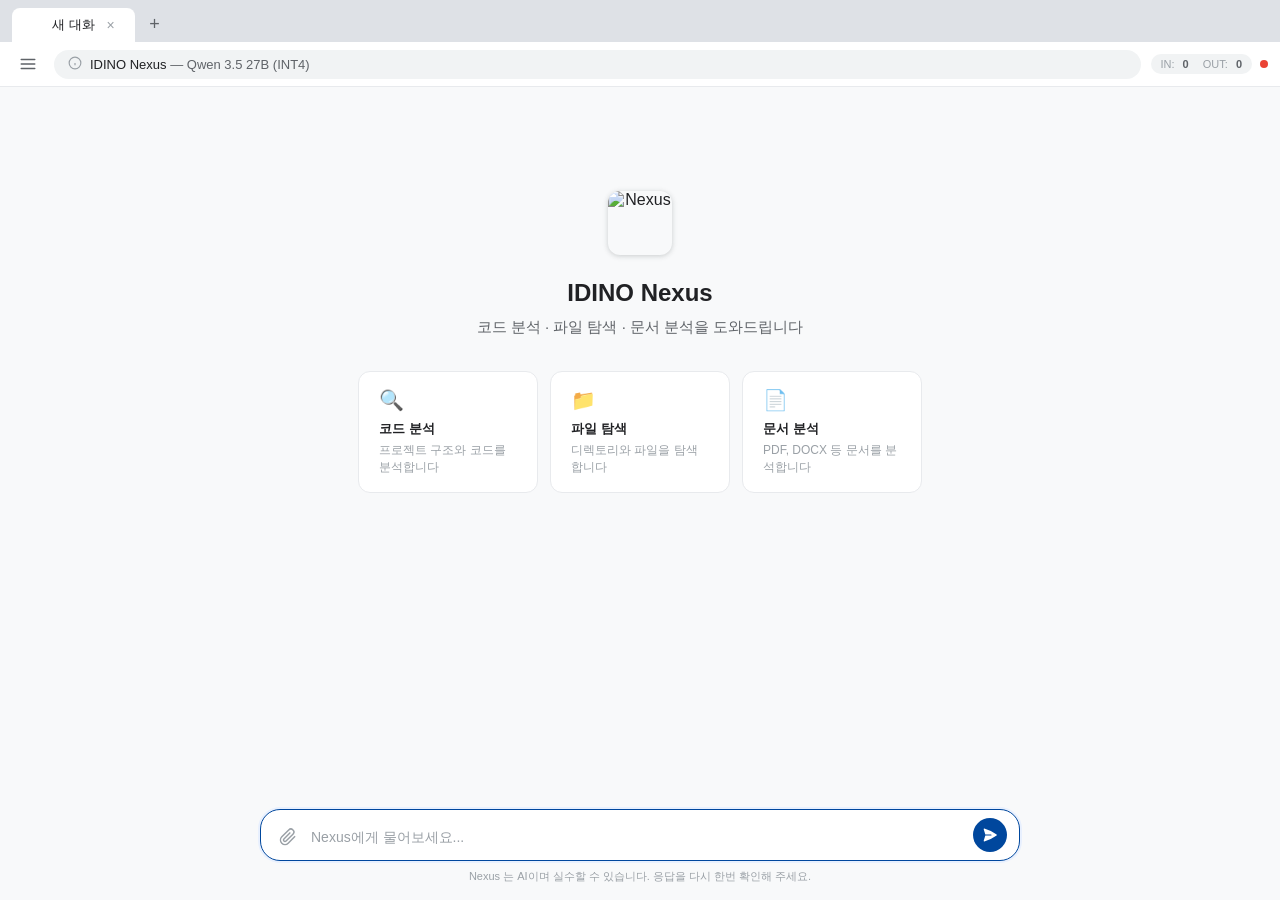
==== commit 2d91cbf4: "[web] 입력창 하단 안내 문구 변경 — AI 실수 가능 고지 푸터를 모델명 노출("Qwen 3.5 27B (INT4) — Nexus는 실수할 수 있습니다")에서 사용자 안내 중" ====
--- a/web/static/chrome.html
+++ b/web/static/chrome.html
@@ -896,7 +896,7 @@
             </svg>
           </button>
         </div>
-        <div class="input-footer">Qwen 3.5 27B (INT4) — Nexus는 실수할 수 있습니다</div>
+        <div class="input-footer">Nexus 는 AI이며 실수할 수 있습니다. 응답을 다시 한번 확인해 주세요.</div>
       </div>
     </div>
   </div>
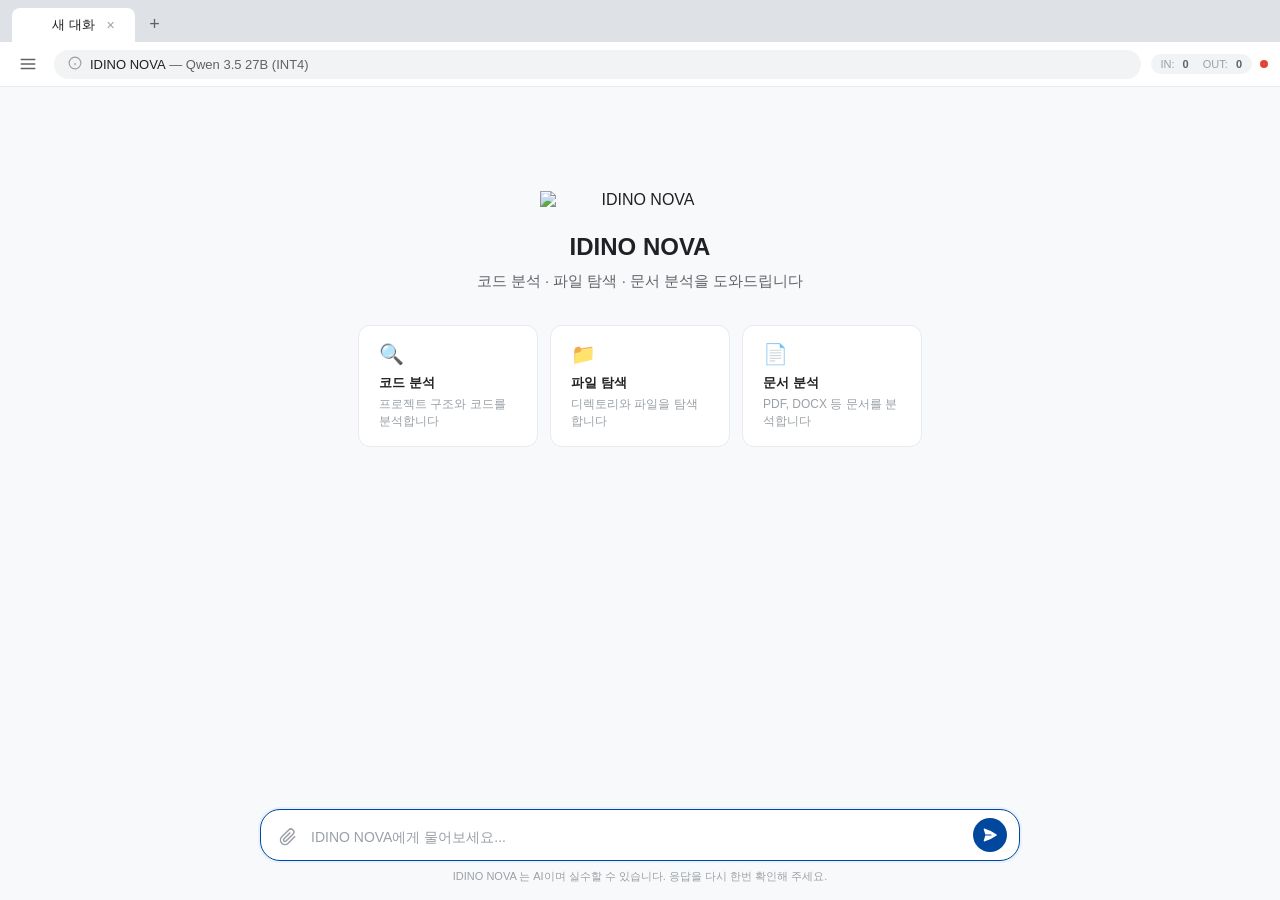
==== commit ced808d8: "[web][core] 제품명 리브랜딩 — NEXUS → IDINO NOVA (브랜드만) 사용자 노출 브랜드를 IDINO NOVA로 교체. 내부 인프라(DB명 nexus·NEXUS_" ====
--- a/web/static/chrome.html
+++ b/web/static/chrome.html
@@ -3,7 +3,7 @@
 <head>
 <meta charset="UTF-8">
 <meta name="viewport" content="width=device-width, initial-scale=1.0">
-<title>Nexus — IDINO AI Assistant</title>
+<title>IDINO NOVA — AI Assistant</title>
 <link rel="manifest" href="/static/manifest.json">
 <meta name="theme-color" content="#ffffff">
 <meta name="apple-mobile-web-app-capable" content="yes">
@@ -403,11 +403,10 @@
 }
 
 .welcome-logo {
-  width: 64px;
-  height: 64px;
+  /* 가로형 워드마크 로고 — 비율 유지(height:auto)로 찌그러짐 방지, 중앙 표시용 확대 */
+  width: 200px;
+  height: auto;
   margin-bottom: 24px;
-  border-radius: var(--radius-md);
-  box-shadow: var(--shadow-md);
 }
 
 .welcome h2 {
@@ -807,7 +806,7 @@
       <svg width="14" height="14" viewBox="0 0 24 24" fill="none" stroke="currentColor" stroke-width="2"><circle cx="12" cy="12" r="10"/><path d="M12 16v-4M12 8h.01"/></svg>
     </span>
     <span class="omnibox-text">
-      <strong>IDINO Nexus</strong> — Qwen 3.5 27B (INT4)
+      <strong>IDINO NOVA</strong> — Qwen 3.5 27B (INT4)
     </span>
   </div>
 
@@ -839,7 +838,7 @@
       새 대화
     </button>
     <div class="session-list" id="sessionList"></div>
-    <div class="sidebar-footer">Nexus v0.1.0 &middot; IDINO</div>
+    <div class="sidebar-footer">IDINO NOVA v0.1.0 &middot; IDINO</div>
   </div>
 
   <!-- 메인 콘텐츠 -->
@@ -848,8 +847,8 @@
       <div class="messages-inner" id="messagesInner">
         <!-- 환영 화면 -->
         <div class="welcome" id="welcome">
-          <img src="/static/images.png" alt="Nexus" class="welcome-logo">
-          <h2>IDINO Nexus</h2>
+          <img src="/static/images.png" alt="IDINO NOVA" class="welcome-logo">
+          <h2>IDINO NOVA</h2>
           <p>코드 분석 &middot; 파일 탐색 &middot; 문서 분석을 도와드립니다</p>
           <div class="welcome-cards">
             <div class="welcome-card" onclick="insertPrompt('이 프로젝트의 구조를 분석해 주세요')">
@@ -885,7 +884,7 @@
           </button>
           <input type="file" id="fileInput" multiple accept=".txt,.py,.js,.ts,.json,.yaml,.yml,.md,.csv,.html,.css,.sql,.xml,.log,.pdf,.docx,.hwp,.xlsx" onchange="handleFileSelect(event)">
           <textarea id="userInput"
-                    placeholder="Nexus에게 물어보세요..."
+                    placeholder="IDINO NOVA에게 물어보세요..."
                     rows="1"
                     onkeydown="handleKeyDown(event)"
                     oninput="autoResize(this)"
@@ -896,7 +895,7 @@
             </svg>
           </button>
         </div>
-        <div class="input-footer">Nexus 는 AI이며 실수할 수 있습니다. 응답을 다시 한번 확인해 주세요.</div>
+        <div class="input-footer">IDINO NOVA 는 AI이며 실수할 수 있습니다. 응답을 다시 한번 확인해 주세요.</div>
       </div>
     </div>
   </div>
@@ -1013,8 +1012,8 @@
   const inner = document.getElementById('messagesInner');
   inner.innerHTML = `
     <div class="welcome" id="welcome">
-      <img src="/static/images.png" alt="Nexus" class="welcome-logo">
-      <h2>IDINO Nexus</h2>
+      <img src="/static/images.png" alt="IDINO NOVA" class="welcome-logo">
+      <h2>IDINO NOVA</h2>
       <p>코드 분석 &middot; 파일 탐색 &middot; 문서 분석을 도와드립니다</p>
       <div class="welcome-cards">
         <div class="welcome-card" onclick="insertPrompt('이 프로젝트의 구조를 분석해 주세요')">
@@ -1162,9 +1161,9 @@
     // AI 메시지: 왼쪽 흰색 카드 + 아바타
     div.className = 'message ai-msg';
     div.innerHTML = `
-      <img src="/static/images.png" alt="Nexus" class="message-avatar ai-avatar">
+      <img src="/static/images.png" alt="IDINO NOVA" class="message-avatar ai-avatar">
       <div class="ai-content">
-        <div class="ai-sender">Nexus</div>
+        <div class="ai-sender">IDINO NOVA</div>
         <div class="message-bubble">${formatContent(content)}</div>
       </div>`;
   }
@@ -1220,7 +1219,7 @@
   div.id = 'thinkingIndicator';
   div.className = 'thinking-indicator';
   div.innerHTML = `
-    <img src="/static/images.png" alt="Nexus" class="message-avatar ai-avatar">
+    <img src="/static/images.png" alt="IDINO NOVA" class="message-avatar ai-avatar">
     <div class="thinking-content">
       <span>생각하는 중</span>
       <div class="thinking-dots"><span></span><span></span><span></span></div>
@@ -1249,9 +1248,9 @@
   div.id = 'streamingMessage';
 
   div.innerHTML = `
-    <img src="/static/images.png" alt="Nexus" class="message-avatar ai-avatar">
+    <img src="/static/images.png" alt="IDINO NOVA" class="message-avatar ai-avatar">
     <div class="ai-content">
-      <div class="ai-sender">Nexus</div>
+      <div class="ai-sender">IDINO NOVA</div>
       <div class="message-bubble streaming-cursor" id="streamingBody"></div>
     </div>`;
 
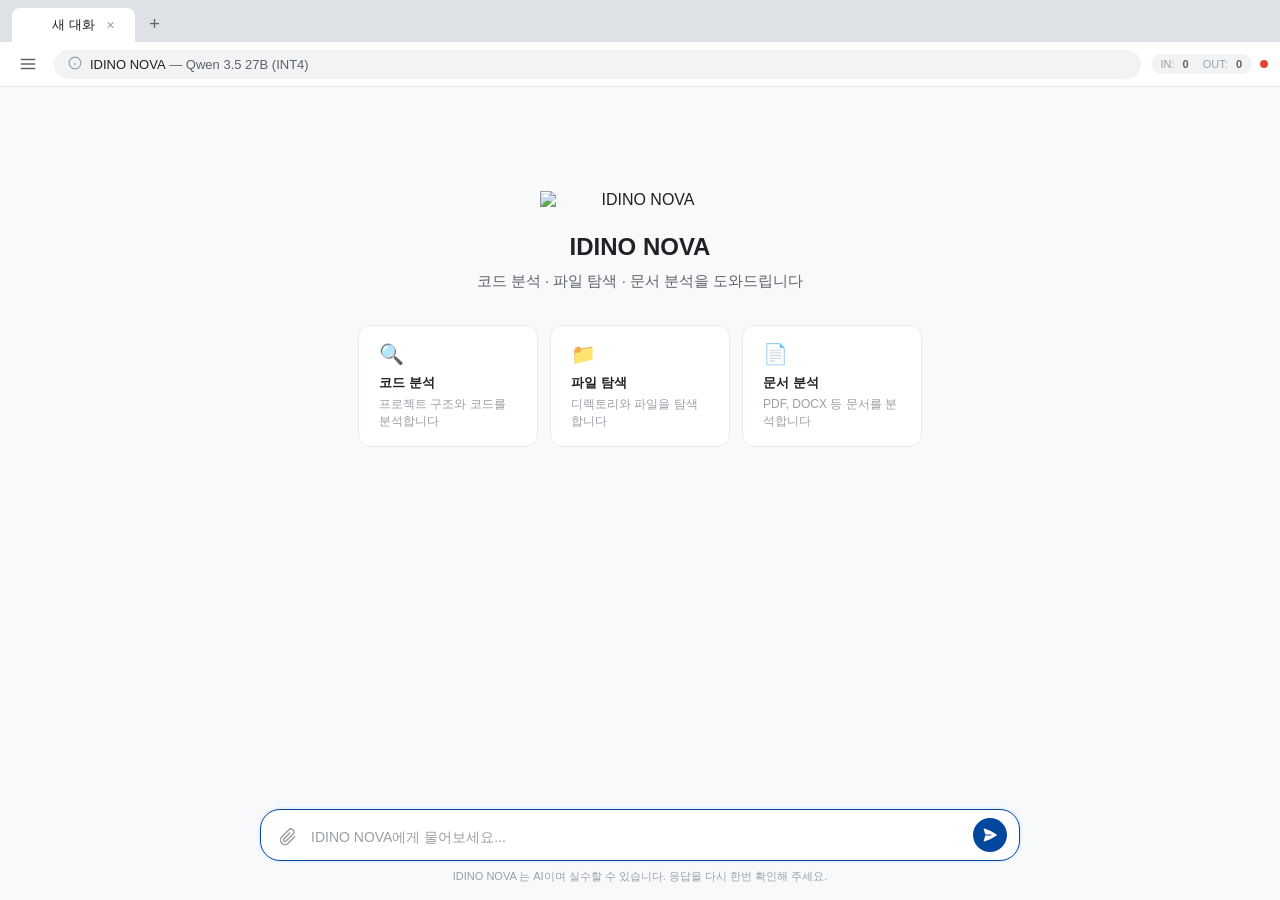
==== commit 4b900050: "[web] 정사각 엠블럼 분리 + 로고 정합 CSS 가로형 워드마크 로고를 작은 정사각 슬롯(헤더·아바타·파비콘·탭)에 그대로 쓰면 글자가 찌그러지므로, N/V 마크만 잘라낸 정사" ====
--- a/web/static/chrome.html
+++ b/web/static/chrome.html
@@ -8,7 +8,7 @@
 <meta name="theme-color" content="#ffffff">
 <meta name="apple-mobile-web-app-capable" content="yes">
 <meta name="apple-mobile-web-app-status-bar-style" content="default">
-<link rel="icon" type="image/png" href="/static/images.png">
+<link rel="icon" type="image/png" href="/static/emblem.png">
 <style>
 /* ─── Chrome 스타일 컬러 팔레트 (밝은 테마) ─── */
 :root {
@@ -983,7 +983,7 @@
     tab.className = 'tab' + (s.id === currentSessionId ? ' active' : '');
     tab.onclick = () => switchSession(s.id);
     tab.innerHTML = `
-      <img src="/static/images.png" alt="" class="tab-icon">
+      <img src="/static/emblem.png" alt="" class="tab-icon">
       <span class="tab-title">${escapeHtml(s.title)}</span>
       <button class="tab-close" onclick="closeSession('${s.id}', event)" aria-label="탭 닫기">&times;</button>
     `;
@@ -1161,7 +1161,7 @@
     // AI 메시지: 왼쪽 흰색 카드 + 아바타
     div.className = 'message ai-msg';
     div.innerHTML = `
-      <img src="/static/images.png" alt="IDINO NOVA" class="message-avatar ai-avatar">
+      <img src="/static/emblem.png" alt="IDINO NOVA" class="message-avatar ai-avatar">
       <div class="ai-content">
         <div class="ai-sender">IDINO NOVA</div>
         <div class="message-bubble">${formatContent(content)}</div>
@@ -1219,7 +1219,7 @@
   div.id = 'thinkingIndicator';
   div.className = 'thinking-indicator';
   div.innerHTML = `
-    <img src="/static/images.png" alt="IDINO NOVA" class="message-avatar ai-avatar">
+    <img src="/static/emblem.png" alt="IDINO NOVA" class="message-avatar ai-avatar">
     <div class="thinking-content">
       <span>생각하는 중</span>
       <div class="thinking-dots"><span></span><span></span><span></span></div>
@@ -1248,7 +1248,7 @@
   div.id = 'streamingMessage';
 
   div.innerHTML = `
-    <img src="/static/images.png" alt="IDINO NOVA" class="message-avatar ai-avatar">
+    <img src="/static/emblem.png" alt="IDINO NOVA" class="message-avatar ai-avatar">
     <div class="ai-content">
       <div class="ai-sender">IDINO NOVA</div>
       <div class="message-bubble streaming-cursor" id="streamingBody"></div>
